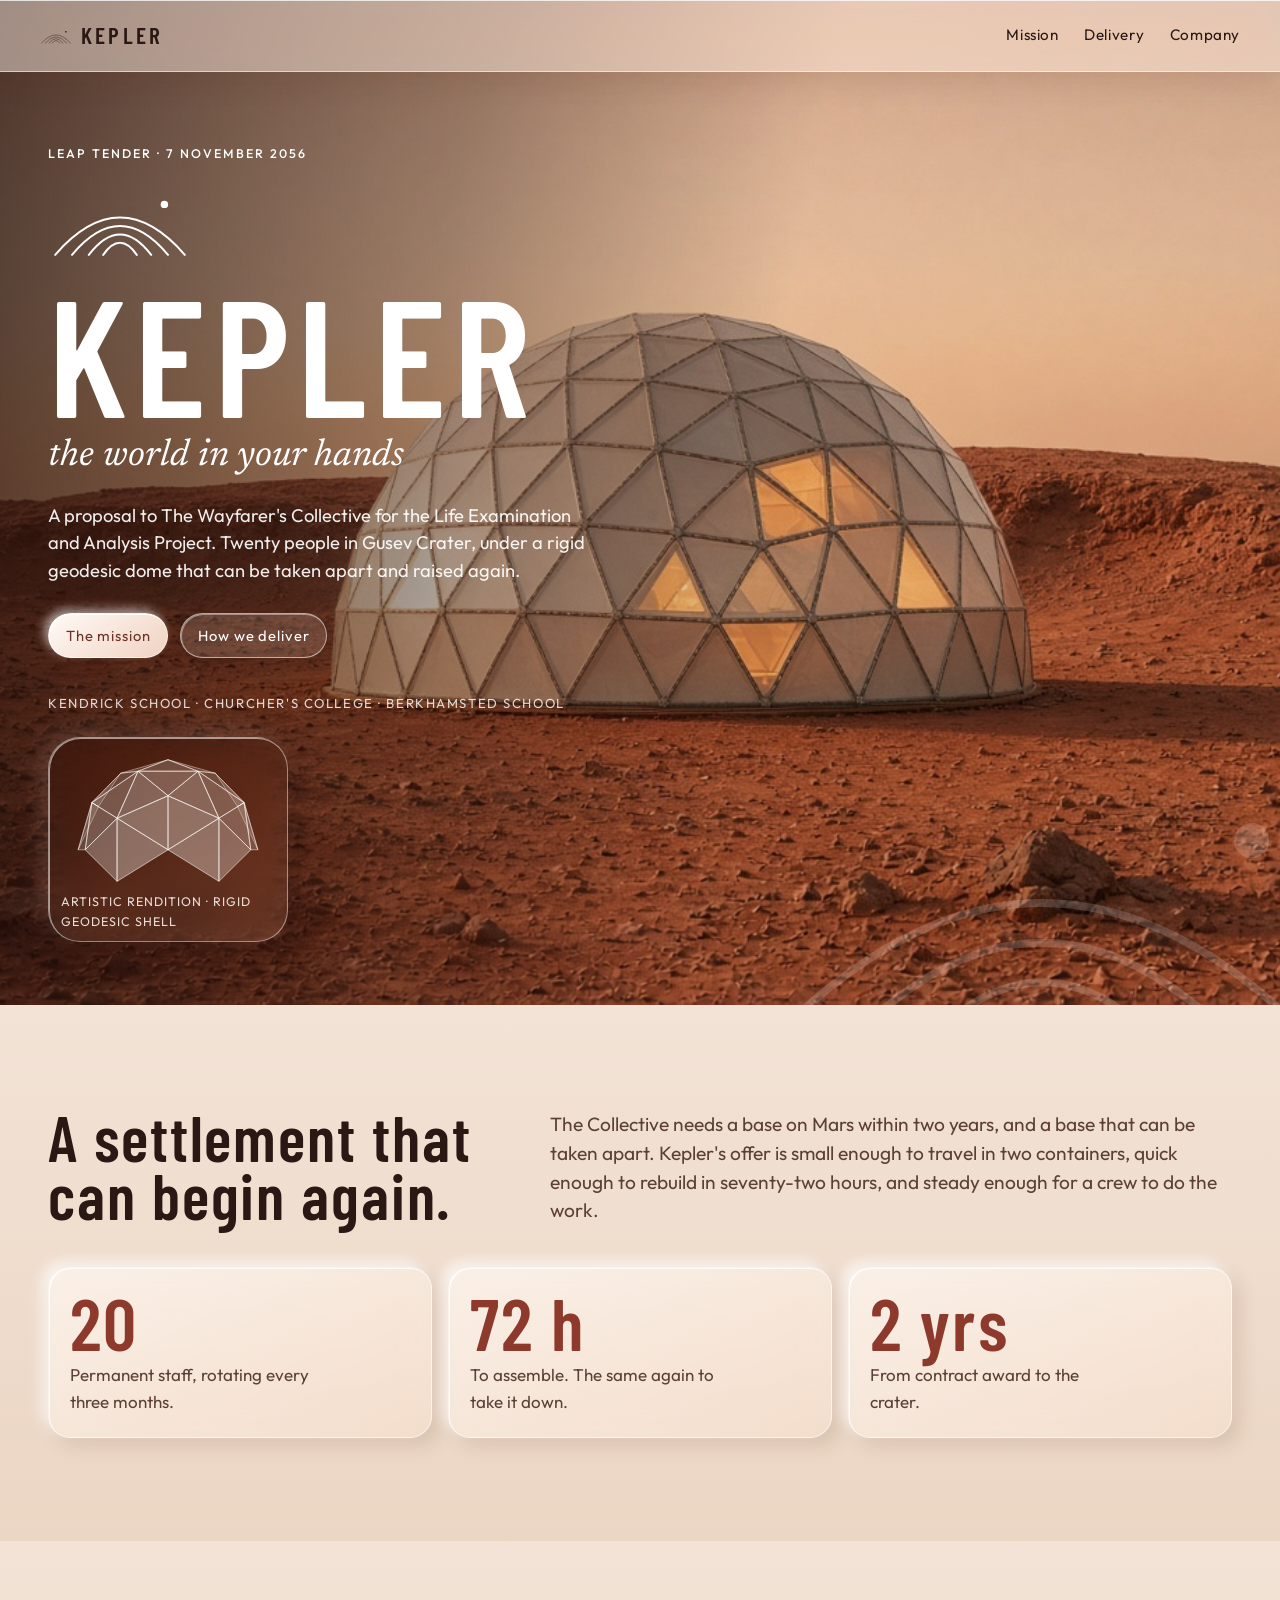
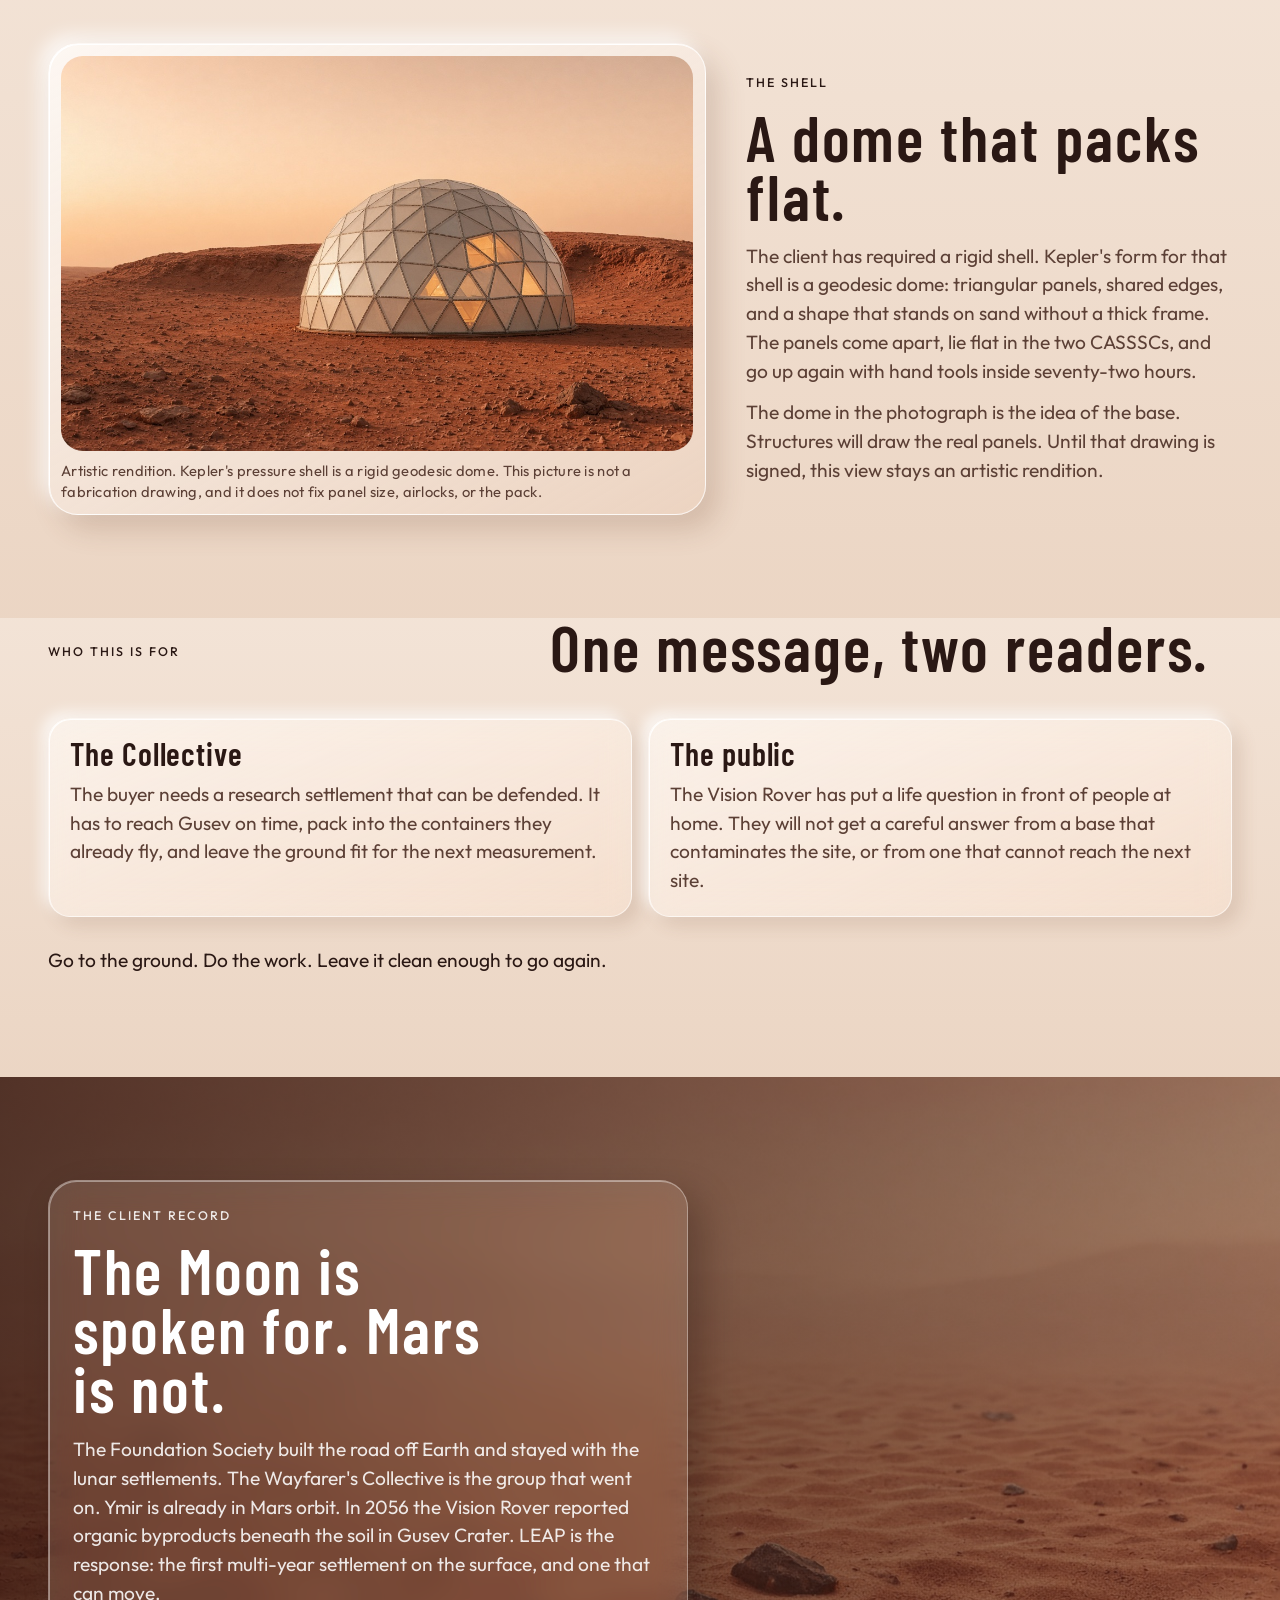
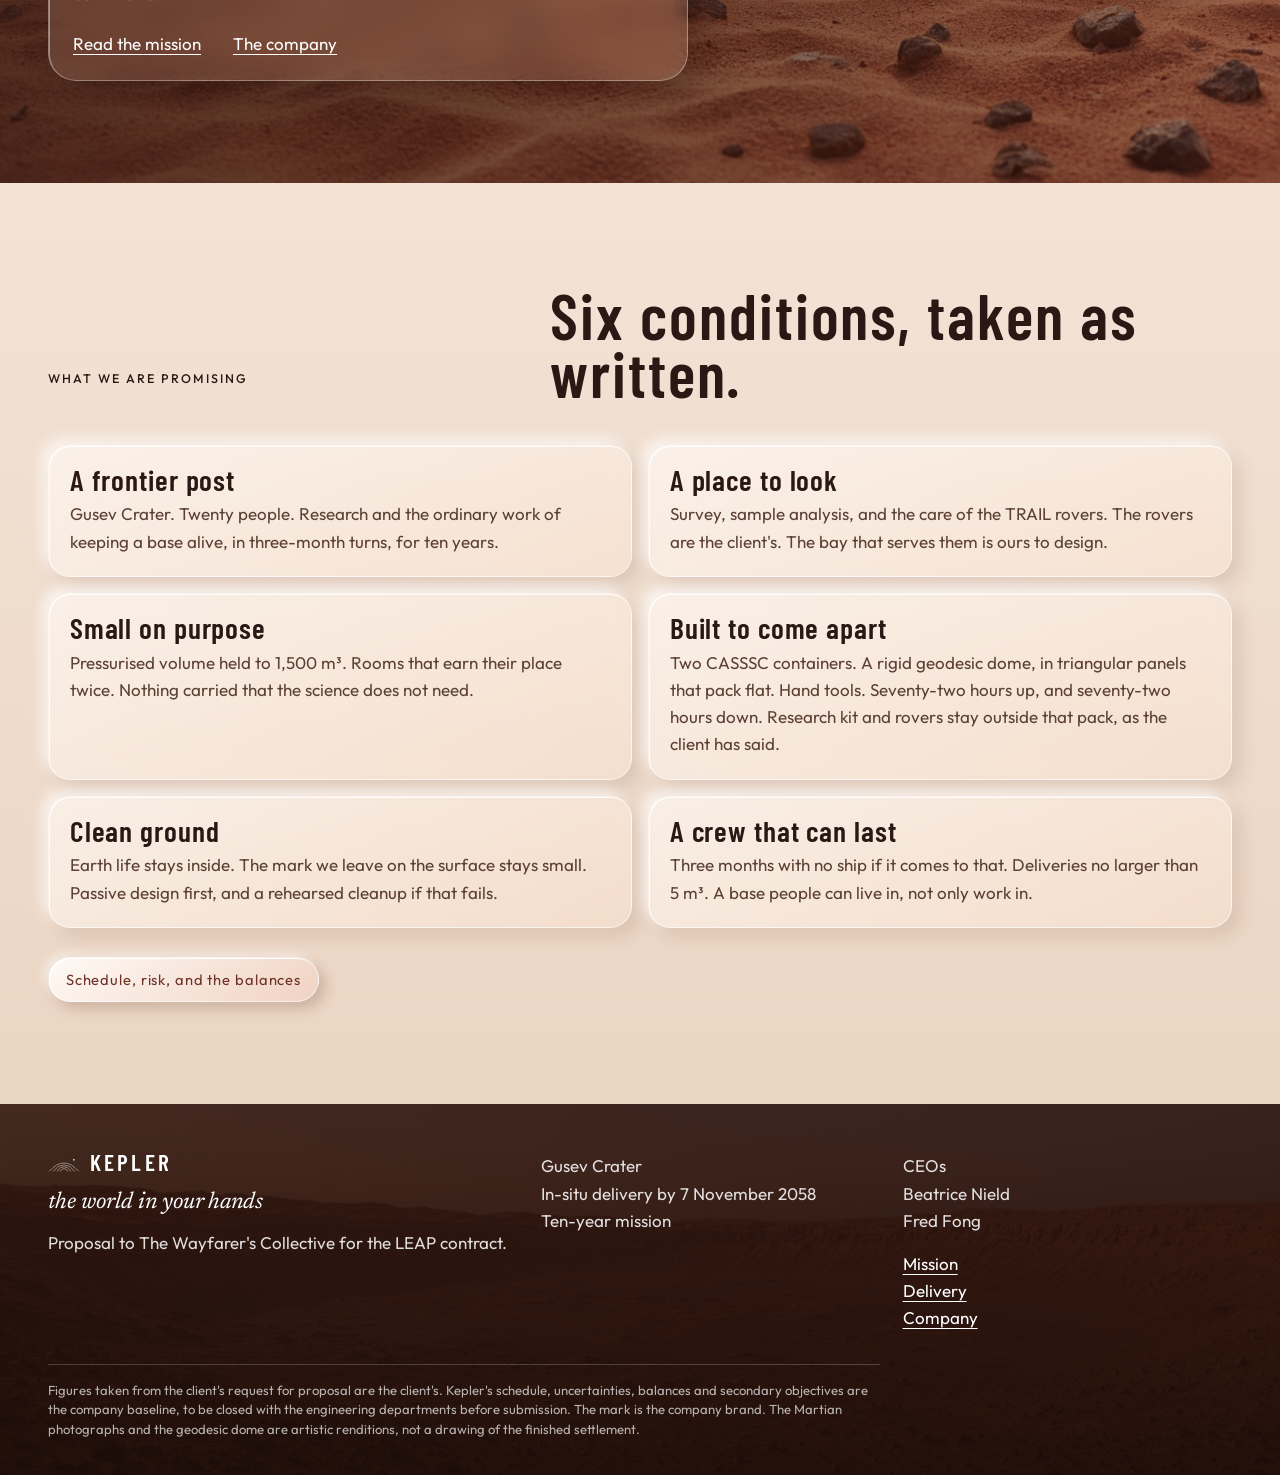
==== index.html @ 8593dd5b "Add the Kepler bid site for the LEAP tender. Gives the company an offline proposal site built around" ====
<!DOCTYPE html>
<html lang="en-GB">
<head>
  <meta charset="utf-8">
  <meta name="viewport" content="width=device-width, initial-scale=1">
  <title>KEPLER — the world in your hands</title>
  <meta name="description" content="Kepler's proposal to The Wayfarer's Collective for LEAP, a moving settlement in Gusev Crater.">
  <meta name="theme-color" content="#1a4eae">
  <link rel="icon" href="assets/favicon.svg" type="image/svg+xml">
  <link rel="stylesheet" href="css/site.css">
  <link rel="stylesheet" href="css/mars.css">
  <script>document.documentElement.classList.add("js")</script>
</head>
<body>
  <a class="skip" href="#content">Skip to content</a>
  <header class="nav">
    <a class="brand" href="index.html">
      <svg class="mark" viewBox="0 0 120 70" aria-hidden="true">
        <g fill="none" stroke="currentColor" stroke-width="1.7" stroke-linecap="round">
          <path d="M6 64 Q60 2 114 64"/>
          <path d="M20 64 Q60 16 100 64"/>
          <path d="M34 64 Q60 30 86 64"/>
          <path d="M46 64 Q60 44 74 64"/>
        </g>
        <circle cx="97" cy="22" r="3.1" fill="currentColor"/>
      </svg>
      <span class="brand-name">KEPLER</span>
    </a>
    <button class="nav-toggle" type="button" aria-expanded="false" aria-controls="menu">Menu</button>
    <nav class="menu" id="menu" aria-label="Primary">
      <a href="mission.html">Mission</a>
      <a href="delivery.html">Delivery</a>
      <a href="company.html">Company</a>
    </nav>
  </header>

  <main id="content">
    <section class="sky hero">
      <svg class="watermark" viewBox="0 0 120 70" aria-hidden="true">
        <g fill="none" stroke="currentColor" stroke-width="1.4" stroke-linecap="round">
          <path d="M6 64 Q60 2 114 64"/>
          <path d="M20 64 Q60 16 100 64"/>
          <path d="M34 64 Q60 30 86 64"/>
          <path d="M46 64 Q60 44 74 64"/>
        </g>
        <circle cx="97" cy="22" r="3.1" fill="currentColor"/>
      </svg>
      <div class="wrap hero-grid">
        <div>
          <p class="eyebrow">LEAP tender · 7 November 2056</p>
          <svg class="hero-mark" viewBox="0 0 120 70" aria-hidden="true">
            <g fill="none" stroke="currentColor" stroke-width="1.7" stroke-linecap="round">
              <path d="M6 64 Q60 2 114 64"/>
              <path d="M20 64 Q60 16 100 64"/>
              <path d="M34 64 Q60 30 86 64"/>
              <path d="M46 64 Q60 44 74 64"/>
            </g>
            <circle cx="97" cy="22" r="3.1" fill="currentColor"/>
          </svg>
          <h1>KEPLER</h1>
          <p class="tagline">the world in your hands</p>
          <p class="deck">A proposal to The Wayfarer's Collective for the Life Examination and Analysis Project. Twenty people in Gusev Crater, under a rigid geodesic dome that can be taken apart and raised again.</p>
          <div class="hero-actions">
            <a class="btn btn-white" href="mission.html">The mission</a>
            <a class="btn btn-ghost" href="delivery.html">How we deliver</a>
          </div>
          <p class="schools">Kendrick School · Churcher's College · Berkhamsted School</p>
          <figure class="glass-dome">
            <img src="assets/dome.svg" alt="Line diagram of a geodesic dome, the proposed shape of the Kepler shell.">
            <figcaption>Artistic rendition · rigid geodesic shell</figcaption>
          </figure>
        </div>
      </div>
    </section>

    <section class="section">
      <div class="wrap">
        <div class="section-head reveal">
          <h2>A settlement that can begin again.</h2>
          <p class="lede">The Collective needs a base on Mars within two years, and a base that can be taken apart. Kepler's offer is small enough to travel in two containers, quick enough to rebuild in seventy-two hours, and steady enough for a crew to do the work.</p>
        </div>
        <div class="stats reveal">
          <p class="stat"><b>20</b><span>Permanent staff, rotating every three months.</span></p>
          <p class="stat"><b>72 h</b><span>To assemble. The same again to take it down.</span></p>
          <p class="stat"><b>2 yrs</b><span>From contract award to the crater.</span></p>
        </div>
      </div>
    </section>

    <section class="section">
      <div class="wrap shell-grid">
        <figure class="frame reveal">
          <img src="assets/mars-dome.jpg" alt="A geodesic dome of triangular panels on rust-coloured Martian ground, with warm light in a few facets.">
          <figcaption>Artistic rendition. Kepler's pressure shell is a rigid geodesic dome. This picture is not a fabrication drawing, and it does not fix panel size, airlocks, or the pack.</figcaption>
        </figure>
        <div class="reveal">
          <p class="eyebrow">The shell</p>
          <h2>A dome that packs flat.</h2>
          <p class="lede" style="margin-top: 1rem">The client has required a rigid shell. Kepler's form for that shell is a geodesic dome: triangular panels, shared edges, and a shape that stands on sand without a thick frame. The panels come apart, lie flat in the two CASSSCs, and go up again with hand tools inside seventy-two hours.</p>
          <p class="lede" style="margin-top: 0.8rem">The dome in the photograph is the idea of the base. Structures will draw the real panels. Until that drawing is signed, this view stays an artistic rendition.</p>
        </div>
      </div>
    </section>

    <section class="section" style="padding-top: 0">
      <div class="wrap">
        <div class="section-head reveal">
          <p class="eyebrow">Who this is for</p>
          <h2>One message, two readers.</h2>
        </div>
        <div class="split reveal">
          <article>
            <h3>The Collective</h3>
            <p class="lede">The buyer needs a research settlement that can be defended. It has to reach Gusev on time, pack into the containers they already fly, and leave the ground fit for the next measurement.</p>
          </article>
          <article>
            <h3>The public</h3>
            <p class="lede">The Vision Rover has put a life question in front of people at home. They will not get a careful answer from a base that contaminates the site, or from one that cannot reach the next site.</p>
          </article>
        </div>
        <p class="lede reveal" style="margin-top: 1.8rem; max-width: 40rem; color: var(--ink)">Go to the ground. Do the work. Leave it clean enough to go again.</p>
      </div>
    </section>

    <section class="section band">
      <div class="wrap">
        <div class="band-copy reveal">
          <p class="eyebrow">The client record</p>
          <h2>The Moon is spoken for. Mars is not.</h2>
          <p class="lede">The Foundation Society built the road off Earth and stayed with the lunar settlements. The Wayfarer's Collective is the group that went on. Ymir is already in Mars orbit. In 2056 the Vision Rover reported organic byproducts beneath the soil in Gusev Crater. LEAP is the response: the first multi-year settlement on the surface, and one that can move.</p>
          <div class="link-row">
            <a href="mission.html">Read the mission</a>
            <a href="company.html">The company</a>
          </div>
        </div>
      </div>
    </section>

    <section class="section">
      <div class="wrap">
        <div class="section-head reveal">
          <p class="eyebrow">What we are promising</p>
          <h2>Six conditions, taken as written.</h2>
        </div>
        <div class="promises">
          <article class="promise reveal">
            <h3>A frontier post</h3>
            <p>Gusev Crater. Twenty people. Research and the ordinary work of keeping a base alive, in three-month turns, for ten years.</p>
          </article>
          <article class="promise reveal">
            <h3>A place to look</h3>
            <p>Survey, sample analysis, and the care of the TRAIL rovers. The rovers are the client's. The bay that serves them is ours to design.</p>
          </article>
          <article class="promise reveal">
            <h3>Small on purpose</h3>
            <p>Pressurised volume held to 1,500 m³. Rooms that earn their place twice. Nothing carried that the science does not need.</p>
          </article>
          <article class="promise reveal">
            <h3>Built to come apart</h3>
            <p>Two CASSSC containers. A rigid geodesic dome, in triangular panels that pack flat. Hand tools. Seventy-two hours up, and seventy-two hours down. Research kit and rovers stay outside that pack, as the client has said.</p>
          </article>
          <article class="promise reveal">
            <h3>Clean ground</h3>
            <p>Earth life stays inside. The mark we leave on the surface stays small. Passive design first, and a rehearsed cleanup if that fails.</p>
          </article>
          <article class="promise reveal">
            <h3>A crew that can last</h3>
            <p>Three months with no ship if it comes to that. Deliveries no larger than 5 m³. A base people can live in, not only work in.</p>
          </article>
        </div>
        <div class="hero-actions reveal">
          <a class="btn btn-blue" href="delivery.html">Schedule, risk, and the balances</a>
        </div>
      </div>
    </section>
  </main>

  <footer class="site-footer">
    <div class="wrap">
      <div class="footer-grid">
        <div>
          <a class="footer-brand" href="index.html">
            <svg class="mark" viewBox="0 0 120 70" aria-hidden="true">
              <g fill="none" stroke="currentColor" stroke-width="1.7" stroke-linecap="round">
                <path d="M6 64 Q60 2 114 64"/>
                <path d="M20 64 Q60 16 100 64"/>
                <path d="M34 64 Q60 30 86 64"/>
                <path d="M46 64 Q60 44 74 64"/>
              </g>
              <circle cx="97" cy="22" r="3.1" fill="currentColor"/>
            </svg>
            <span class="brand-name">KEPLER</span>
          </a>
          <p class="tagline">the world in your hands</p>
          <p>Proposal to The Wayfarer's Collective for the LEAP contract.</p>
        </div>
        <div>
          <p>Gusev Crater<br>In-situ delivery by 7 November 2058<br>Ten-year mission</p>
        </div>
        <div>
          <p>CEOs<br>Beatrice Nield<br>Fred Fong</p>
          <p style="margin-top: 1rem"><a href="mission.html">Mission</a><br><a href="delivery.html">Delivery</a><br><a href="company.html">Company</a></p>
        </div>
      </div>
      <p class="fine">Figures taken from the client's request for proposal are the client's. Kepler's schedule, uncertainties, balances and secondary objectives are the company baseline, to be closed with the engineering departments before submission. The mark is the company brand. The Martian photographs and the geodesic dome are artistic renditions, not a drawing of the finished settlement.</p>
    </div>
  </footer>
  <script src="js/site.js"></script>
</body>
</html>
---- css/site.css ----
@font-face {
  font-family: "Barlow Condensed";
  font-style: normal;
  font-weight: 500;
  font-display: swap;
  src: url("../assets/fonts/HTxwL3I-JCGChYJ8VI-L6OO_au7B4-Lwz3bWuQ.woff2") format("woff2");
}

@font-face {
  font-family: "Barlow Condensed";
  font-style: normal;
  font-weight: 600;
  font-display: swap;
  src: url("../assets/fonts/HTxwL3I-JCGChYJ8VI-L6OO_au7B4873z3bWuQ.woff2") format("woff2");
}

@font-face {
  font-family: "Newsreader";
  font-style: italic;
  font-weight: 400 500;
  font-display: swap;
  src: url("../assets/fonts/cY9XfjOCX1hbuyalUrK439vogqC9yFZCYg7oRZaLFYYzbA.woff2") format("woff2");
}

@font-face {
  font-family: "Outfit";
  font-style: normal;
  font-weight: 300 600;
  font-display: swap;
  src: url("../assets/fonts/QGYvz_MVcBeNP4NJtEtq.woff2") format("woff2");
}

:root {
  --sky-deep: #143f8f;
  --sky-brand: #1a4eae;
  --ink: #142033;
  --muted: #44566c;
  --paper: #f3f6fb;
  --paper-2: #e7eef8;
  --line: #d4deea;
  --sand: #8d6238;
  --white: #fff;
  --nav: 4.5rem;
  --wide: 74rem;
  --measure: 40rem;
  --gutter: clamp(1.25rem, 4vw, 2.5rem);
}

*,
*::before,
*::after {
  box-sizing: border-box;
}

html {
  scroll-behavior: smooth;
}

body {
  margin: 0;
  background: var(--paper);
  color: var(--ink);
  font-family: "Outfit", "Segoe UI", sans-serif;
  font-weight: 400;
  font-size: 1.0625rem;
  line-height: 1.6;
  text-rendering: optimizeLegibility;
}

body.nav-open {
  overflow: hidden;
}

img,
svg {
  display: block;
  max-width: 100%;
}

a {
  color: inherit;
  text-decoration-thickness: 1px;
  text-underline-offset: 0.22em;
}

a:hover {
  text-decoration: none;
}

:focus-visible {
  outline: 2px solid currentColor;
  outline-offset: 3px;
}

::selection {
  background: var(--sky-brand);
  color: var(--white);
}

.skip {
  position: absolute;
  left: 1rem;
  top: -4rem;
  z-index: 20;
  background: var(--white);
  color: var(--ink);
  padding: 0.6rem 0.9rem;
}

.skip:focus {
  top: 0.8rem;
}

h1,
h2,
h3,
.when,
.num,
.brand-name,
.stat b {
  font-family: "Barlow Condensed", "Arial Narrow", sans-serif;
  font-weight: 600;
  letter-spacing: 0.03em;
  line-height: 0.92;
}

h1,
h2,
h3 {
  margin: 0;
  font-weight: 600;
}

p {
  margin: 0;
}

.wrap {
  width: min(var(--wide), calc(100% - var(--gutter) * 2));
  margin-inline: auto;
}

.measure {
  max-width: var(--measure);
}

.eyebrow {
  margin: 0 0 0.9rem;
  font-size: 0.78rem;
  font-weight: 500;
  letter-spacing: 0.16em;
  text-transform: uppercase;
}

.lede {
  font-size: 1.2rem;
  line-height: 1.5;
  color: var(--muted);
}

.tagline {
  margin: 0.35rem 0 0;
  font-family: "Newsreader", Georgia, serif;
  font-style: italic;
  font-weight: 400;
  letter-spacing: 0;
  line-height: 1.15;
}

.nav {
  position: fixed;
  inset: 0 0 auto;
  z-index: 10;
  display: flex;
  align-items: center;
  justify-content: space-between;
  height: var(--nav);
  padding-inline: var(--gutter);
  color: var(--white);
  transition: background 0.2s ease, color 0.2s ease, border-color 0.2s ease;
}

.nav.is-scrolled {
  color: var(--ink);
  background: rgba(243, 246, 251, 0.94);
  border-bottom: 1px solid var(--line);
  backdrop-filter: blur(14px);
}

.brand {
  display: flex;
  align-items: center;
  gap: 0.55rem;
  text-decoration: none;
  position: relative;
  z-index: 12;
}

.brand-name {
  font-size: 1.45rem;
  letter-spacing: 0.14em;
}

.mark {
  width: 2rem;
  height: auto;
}

.menu {
  display: flex;
  align-items: center;
  gap: 1.6rem;
}

.menu a {
  text-decoration: none;
  font-size: 0.95rem;
  letter-spacing: 0.04em;
}

.menu a[aria-current="page"] {
  text-decoration: underline;
  text-underline-offset: 0.35em;
}

.nav-toggle {
  display: none;
  position: relative;
  z-index: 12;
  border: 1px solid currentColor;
  background: transparent;
  color: inherit;
  font: inherit;
  letter-spacing: 0.12em;
  text-transform: uppercase;
  font-size: 0.72rem;
  padding: 0.45rem 0.7rem;
  cursor: pointer;
}

.sky {
  position: relative;
  color: var(--white);
  background:
    radial-gradient(ellipse 42% 26% at 16% 18%, rgba(255, 255, 255, 0.34), transparent 70%),
    radial-gradient(ellipse 34% 20% at 78% 12%, rgba(255, 255, 255, 0.16), transparent 72%),
    linear-gradient(180deg, rgba(10, 32, 84, 0.42), transparent 7.5rem),
    linear-gradient(180deg, #6d9ae4 0%, #3d74d4 26%, #1e56b8 58%, #1a4eae 80%, #12367e 100%);
  overflow: hidden;
}

.sky .wrap {
  position: relative;
  z-index: 1;
}

.hero {
  min-height: 100vh;
  display: flex;
  flex-direction: column;
  justify-content: flex-end;
  padding: calc(var(--nav) + 8vh) 0 7vh;
}

.page-hero {
  min-height: 62vh;
  display: flex;
  flex-direction: column;
  justify-content: flex-end;
  padding: calc(var(--nav) + 6vh) 0 4.5rem;
}

.hero-mark {
  width: min(9rem, 28vw);
  margin-bottom: 0.8rem;
}

.hero h1,
.page-hero h1 {
  font-size: clamp(4.6rem, 16vw, 10.4rem);
  letter-spacing: 0.045em;
}

.page-hero h1 {
  font-size: clamp(3.6rem, 10vw, 7.4rem);
  max-width: 14ch;
}

.hero .tagline,
.page-hero .tagline {
  font-size: clamp(1.55rem, 3vw, 2.35rem);
  margin-top: 0.4rem;
}

.deck {
  max-width: 38rem;
  margin-top: 1.5rem;
  font-size: 1.15rem;
  line-height: 1.5;
  color: rgba(255, 255, 255, 0.92);
}

.schools {
  margin-top: 2.2rem;
  font-size: 0.82rem;
  letter-spacing: 0.12em;
  text-transform: uppercase;
  color: rgba(255, 255, 255, 0.82);
}

.hero-actions {
  display: flex;
  flex-wrap: wrap;
  gap: 0.75rem;
  margin-top: 1.8rem;
}

.btn {
  display: inline-flex;
  align-items: center;
  min-height: 2.8rem;
  padding: 0.55rem 1.05rem;
  text-decoration: none;
  letter-spacing: 0.06em;
  font-size: 0.92rem;
  border: 1px solid transparent;
}

.btn-white {
  background: var(--white);
  color: var(--sky-brand);
}

.btn-white:hover {
  background: #e7eef8;
}

.btn-ghost {
  border-color: rgba(255, 255, 255, 0.7);
  color: var(--white);
}

.btn-ghost:hover {
  background: rgba(255, 255, 255, 0.1);
}

.btn-blue {
  background: var(--sky-brand);
  color: var(--white);
}

.btn-blue:hover {
  background: var(--sky-deep);
}

.watermark {
  position: absolute;
  right: -8vw;
  bottom: -12vh;
  z-index: 0;
  width: min(58vw, 680px);
  opacity: 0.16;
  pointer-events: none;
}

.band-copy {
  max-width: 40rem;
}

.band-copy h2 {
  max-width: 16ch;
  margin-bottom: 1.1rem;
}

.section {
  padding: clamp(4rem, 8vw, 6.5rem) 0;
}

.section-head {
  display: grid;
  grid-template-columns: minmax(0, 0.8fr) minmax(0, 1.2fr);
  gap: 2rem 3rem;
  align-items: end;
  margin-bottom: 2.6rem;
}

.section h2 {
  font-size: clamp(2.6rem, 5vw, 4.4rem);
}

.split {
  display: grid;
  grid-template-columns: 1fr 1fr;
  gap: 0;
  border-top: 1px solid var(--line);
}

.split article {
  padding: 1.6rem 1.6rem 0.2rem 0;
}

.split article + article {
  padding-left: 1.6rem;
  border-left: 1px solid var(--line);
}

.split h3 {
  font-size: 2rem;
  margin-bottom: 0.7rem;
}

.stats {
  display: grid;
  grid-template-columns: repeat(3, 1fr);
  border-top: 1px solid var(--line);
  border-bottom: 1px solid var(--line);
}

.stat {
  padding: 1.4rem 1.2rem 1.5rem 0;
}

.stat + .stat {
  padding-left: 1.2rem;
  border-left: 1px solid var(--line);
}

.stat b {
  display: block;
  font-size: clamp(3rem, 6vw, 4.6rem);
  color: var(--sky-brand);
  margin-bottom: 0.35rem;
}

.stat span {
  display: block;
  color: var(--muted);
  max-width: 16rem;
}

.promises {
  display: grid;
  grid-template-columns: 1fr 1fr;
  gap: 0 3rem;
}

.promise {
  padding: 1.35rem 0 1.45rem;
  border-top: 1px solid var(--line);
}

.promise h3 {
  font-size: 1.85rem;
  margin-bottom: 0.45rem;
}

.promise p {
  color: var(--muted);
  max-width: 36rem;
}

.band {
  background: var(--sky-deep);
  color: var(--white);
}

.band .lede,
.band p {
  color: rgba(255, 255, 255, 0.88);
}

.band .section-head h2 {
  max-width: none;
}

.link-row {
  display: flex;
  flex-wrap: wrap;
  gap: 1.5rem 2rem;
  margin-top: 1.4rem;
}

.link-row a {
  color: var(--white);
}

.paper-2 {
  background: var(--paper-2);
}

.prose {
  display: grid;
  gap: 1rem;
  color: var(--muted);
  font-size: 1.08rem;
}

.prose strong {
  color: var(--ink);
  font-weight: 500;
}

.blocks {
  display: grid;
  gap: 0;
}

.block {
  display: grid;
  grid-template-columns: 9rem 1fr;
  gap: 1.5rem;
  padding: 1.5rem 0;
  border-top: 1px solid var(--line);
}

.block h3 {
  font-size: 1.7rem;
}

.block p + p {
  margin-top: 0.7rem;
}

.kicker {
  color: var(--sky-brand);
  letter-spacing: 0.14em;
  text-transform: uppercase;
  font-size: 0.75rem;
  font-weight: 500;
  padding-top: 0.35rem;
}

.specs {
  display: grid;
  grid-template-columns: 1fr 1fr;
  gap: 0 2rem;
  margin-top: 1.5rem;
}

.spec {
  display: grid;
  grid-template-columns: 9.5rem 1fr;
  gap: 0.8rem;
  padding: 0.85rem 0;
  border-top: 1px solid rgba(255, 255, 255, 0.22);
  font-size: 0.98rem;
}

.spec b {
  font-weight: 500;
}

.objectives {
  display: grid;
  grid-template-columns: 1fr 1fr;
  gap: 2rem;
}

.objective {
  padding-top: 1.2rem;
  border-top: 1px solid var(--line);
}

.objective .num {
  font-size: 2.4rem;
  color: var(--sky-brand);
}

.objective h3 {
  font-size: 2.1rem;
  margin: 0.4rem 0 0.8rem;
}

.objective p + p {
  margin-top: 0.75rem;
}

.jump {
  display: flex;
  flex-wrap: wrap;
  gap: 0.6rem 1.2rem;
  margin-top: 1.6rem;
}

.jump a {
  color: var(--white);
  letter-spacing: 0.08em;
  text-transform: uppercase;
  font-size: 0.78rem;
  text-decoration: none;
  border-bottom: 1px solid rgba(255, 255, 255, 0.45);
  padding-bottom: 0.15rem;
}

.note {
  margin-top: 1.2rem;
  max-width: 40rem;
  color: var(--sand);
  font-size: 0.98rem;
}

.timeline {
  list-style: none;
  margin: 0;
  padding: 0;
}

.timeline li {
  display: grid;
  grid-template-columns: 8.5rem 1fr;
  gap: 1.2rem;
  padding: 1.5rem 0;
  border-top: 1px solid var(--line);
}

.when {
  font-size: clamp(2.4rem, 4vw, 3.3rem);
  color: var(--sky-brand);
}

.timeline h3 {
  font-size: 2rem;
  margin-bottom: 0.45rem;
}

.timeline p {
  color: var(--muted);
  max-width: 42rem;
}

.tasks {
  display: grid;
  grid-template-columns: 1fr 1fr;
  gap: 0 2.5rem;
}

.tasks article {
  padding: 1.15rem 0;
  border-top: 1px solid var(--line);
}

.tasks h3 {
  font-size: 1.55rem;
  margin-bottom: 0.35rem;
}

.tasks p {
  color: var(--muted);
}

.risks {
  display: grid;
  gap: 0;
}

.risk {
  display: grid;
  grid-template-columns: minmax(0, 0.9fr) minmax(0, 1fr) minmax(0, 1fr);
  gap: 1rem 1.5rem;
  padding: 1.15rem 0;
  border-top: 1px solid var(--line);
}

.risk h3 {
  font-size: 1.55rem;
}

.risk p {
  margin: 0;
  color: var(--muted);
}

.risk span {
  display: block;
  margin-bottom: 0.25rem;
  color: var(--sand);
  font-size: 0.72rem;
  letter-spacing: 0.14em;
  text-transform: uppercase;
}

.balances {
  display: grid;
  gap: 2.2rem;
}

.balance {
  display: grid;
  grid-template-columns: 6rem 1fr;
  gap: 1rem 1.4rem;
  padding-top: 1.4rem;
  border-top: 1px solid var(--line);
}

.balance .num {
  font-size: 3rem;
  color: var(--sky-brand);
}

.kind {
  grid-column: 2;
  margin: 0;
  color: var(--sand);
  letter-spacing: 0.14em;
  text-transform: uppercase;
  font-size: 0.75rem;
}

.balance h3 {
  grid-column: 2;
  font-size: clamp(1.8rem, 3vw, 2.5rem);
  max-width: 22ch;
  margin-bottom: 0.7rem;
}

.balance p:last-child {
  grid-column: 2;
  max-width: 42rem;
  color: var(--muted);
}

.schools-grid {
  display: grid;
  grid-template-columns: repeat(3, 1fr);
  gap: 0;
  border-top: 1px solid var(--line);
}

.schools-grid article {
  padding: 1.4rem 1.4rem 0.4rem 0;
}

.schools-grid article + article {
  padding-left: 1.4rem;
  border-left: 1px solid var(--line);
}

.schools-grid h3 {
  font-size: 2.3rem;
  margin: 0.4rem 0 0.7rem;
}

.schools-grid p {
  color: var(--muted);
}

.people {
  display: grid;
  grid-template-columns: 1fr 1fr;
  gap: 1.5rem 2rem;
  border-top: 1px solid var(--line);
}

.people article {
  padding-top: 1.2rem;
}

.people h3 {
  font-size: 2.4rem;
  margin-bottom: 0.35rem;
}

.refs {
  list-style: none;
  margin: 0;
  padding: 0;
  color: var(--muted);
  font-size: 0.95rem;
}

.refs li {
  padding: 0.75rem 0;
  border-top: 1px solid var(--line);
}

.site-footer {
  background: var(--sky-deep);
  color: rgba(255, 255, 255, 0.86);
  padding: 3rem 0 2.2rem;
}

.footer-brand {
  display: flex;
  align-items: center;
  gap: 0.6rem;
  color: var(--white);
  text-decoration: none;
  margin-bottom: 1rem;
}

.footer-grid {
  display: grid;
  grid-template-columns: 1.4fr 1fr 1fr;
  gap: 1.5rem 2rem;
}

.site-footer .tagline {
  color: var(--white);
  font-size: 1.45rem;
  margin-bottom: 0.8rem;
}

.site-footer a {
  color: var(--white);
}

.fine {
  margin-top: 2rem;
  padding-top: 1rem;
  border-top: 1px solid rgba(255, 255, 255, 0.2);
  font-size: 0.82rem;
  line-height: 1.5;
  color: rgba(255, 255, 255, 0.68);
  max-width: 52rem;
}

.js .reveal {
  opacity: 0;
  transform: translateY(12px);
  transition: opacity 0.6s ease, transform 0.6s ease;
}

.js .reveal.is-in {
  opacity: 1;
  transform: none;
}

@media (max-width: 900px) {
  .section-head,
  .split,
  .stats,
  .promises,
  .objectives,
  .tasks,
  .risk,
  .schools-grid,
  .people,
  .footer-grid,
  .specs,
  .block,
  .balance,
  .timeline li {
    grid-template-columns: 1fr;
  }

  .split article + article,
  .stat + .stat,
  .schools-grid article + article {
    border-left: 0;
    padding-left: 0;
  }

  .kind,
  .balance h3,
  .balance p:last-child {
    grid-column: 1;
  }

  .balance {
    gap: 0.4rem;
  }
}

@media (max-width: 760px) {
  .nav-toggle {
    display: inline-flex;
  }

  .menu {
    position: fixed;
    inset: 0;
    z-index: 11;
    display: flex;
    flex-direction: column;
    justify-content: flex-end;
    gap: 0.4rem;
    padding: 2rem var(--gutter) 12vh;
    background: #12367e;
    transform: translateY(-102%);
  }

  body.nav-open .menu {
    transform: none;
  }

  .menu a {
    font-family: "Barlow Condensed", sans-serif;
    font-size: 3.2rem;
    font-weight: 600;
    letter-spacing: 0.04em;
    color: var(--white);
  }

  .hero,
  .page-hero {
    min-height: 92vh;
  }

  .stats,
  .promises,
  .objectives,
  .tasks,
  .schools-grid {
    grid-template-columns: 1fr;
  }
}

@media (prefers-reduced-motion: reduce) {
  html {
    scroll-behavior: auto;
  }

  .js .reveal,
  .menu {
    opacity: 1;
    transform: none;
    transition: none;
  }
}

@media print {
  .nav,
  .hero-actions,
  .jump,
  .watermark {
    display: none;
  }

  .sky {
    background: white;
    color: black;
    min-height: 0;
  }

  .hero,
  .page-hero {
    min-height: 0;
    padding: 1rem 0;
  }

  .deck,
  .schools,
  .stat b,
  .when,
  .num,
  .kicker {
    color: black;
  }

  body {
    background: white;
  }
}
---- css/mars.css ----
:root {
  --ink: #2a1814;
  --muted: #5c4036;
  --paper: #f3e4d8;
  --paper-2: #ead3c3;
  --line: rgba(90, 48, 32, 0.16);
  --sand: #8a4a32;
  --sky-brand: #8d3a2c;
  --sky-deep: #3a2018;
  --white: #fff;
}

body {
  color: var(--ink);
  background-color: #e7d2c2;
  background-image: linear-gradient(180deg, rgba(255, 244, 236, 0.55), rgba(232, 208, 190, 0.72)),
    url("../assets/mars-dust.jpg");
  background-size: cover;
  background-attachment: fixed;
}

.nav {
  color: #2a1814;
  background: rgba(255, 246, 240, 0.46);
  border-bottom: 1px solid rgba(255, 255, 255, 0.55);
  backdrop-filter: blur(18px) saturate(1.35);
  box-shadow:
    0 10px 28px rgba(80, 36, 18, 0.12),
    inset 0 1px 0 rgba(255, 255, 255, 0.75);
}

.nav.is-scrolled {
  color: #2a1814;
  background: rgba(255, 246, 240, 0.72);
}

.sky.hero,
.sky.page-hero {
  background:
    linear-gradient(180deg, rgba(255, 236, 220, 0.18) 0%, rgba(40, 16, 10, 0.05) 28%, rgba(32, 12, 8, 0.55) 100%),
    url("../assets/mars-plain.jpg") center 42% / cover no-repeat;
}

.sky.hero {
  background:
    linear-gradient(100deg, rgba(32, 12, 8, 0.78) 0%, rgba(32, 12, 8, 0.42) 34%, rgba(32, 12, 8, 0.08) 58%),
    url("../assets/mars-dome.jpg") 72% center / cover no-repeat;
}

.sky.hero .hero-grid {
  max-width: var(--wide);
}

.hero-grid > div {
  max-width: 34rem;
}

.glass-dome {
  margin: 1.4rem 0 0;
  max-width: 15rem;
  padding: 0.7rem 0.75rem 0.6rem;
  border-radius: 32px;
  background: linear-gradient(160deg, rgba(42, 16, 10, 0.42), rgba(255, 228, 206, 0.12));
  border: 1px solid rgba(255, 255, 255, 0.48);
  backdrop-filter: blur(18px) saturate(1.45);
  box-shadow:
    16px 18px 40px rgba(40, 12, 8, 0.32),
    -8px -8px 22px rgba(255, 214, 186, 0.16),
    inset 1px 1px 0 rgba(255, 255, 255, 0.55);
}

.glass-dome img {
  width: 100%;
  height: auto;
}

.glass-dome figcaption,
.frame figcaption {
  margin-top: 0.55rem;
  font-size: 0.78rem;
  letter-spacing: 0.08em;
  text-transform: uppercase;
}

.glass-dome figcaption {
  color: rgba(255, 248, 242, 0.88);
}

.section {
  background: linear-gradient(180deg, rgba(246, 232, 220, 0.78), rgba(236, 214, 196, 0.84));
}

.paper-2 {
  background: linear-gradient(180deg, rgba(255, 248, 242, 0.42), rgba(226, 196, 176, 0.72));
}

.band {
  background:
    linear-gradient(90deg, rgba(42, 18, 12, 0.78), rgba(42, 18, 12, 0.42)),
    url("../assets/mars-dust.jpg") center / cover no-repeat;
}

.band-copy {
  padding: 1.6rem 1.5rem 1.4rem;
  border-radius: 28px;
  background: rgba(255, 248, 242, 0.12);
  border: 1px solid rgba(255, 255, 255, 0.34);
  backdrop-filter: blur(16px) saturate(1.3);
  box-shadow:
    14px 16px 36px rgba(30, 10, 6, 0.28),
    inset 1px 1px 0 rgba(255, 255, 255, 0.4);
}

.stats,
.promises,
.split,
.tasks,
.objectives,
.schools-grid,
.people,
.specs {
  gap: 1rem;
  border: 0;
}

.stat,
.stat + .stat,
.promise,
.split article,
.split article + article,
.tasks article,
.objective,
.schools-grid article,
.schools-grid article + article,
.people article,
.block,
.timeline li,
.risk,
.balance,
.refs li {
  border: 1px solid rgba(255, 255, 255, 0.55);
  border-radius: 22px;
  background: linear-gradient(155deg, rgba(255, 252, 249, 0.62), rgba(255, 236, 224, 0.28));
  backdrop-filter: blur(14px) saturate(1.2);
  box-shadow:
    8px 8px 18px rgba(120, 72, 48, 0.16),
    -6px -6px 14px rgba(255, 255, 255, 0.72),
    inset 1px 1px 0 rgba(255, 255, 255, 0.85);
}

.stat,
.promise,
.split article,
.tasks article,
.objective,
.schools-grid article,
.people article {
  padding: 1.25rem 1.3rem 1.35rem;
}

.stat + .stat,
.split article + article,
.schools-grid article + article {
  padding-left: 1.3rem;
  border-left: 1px solid rgba(255, 255, 255, 0.55);
}

.timeline li,
.risk,
.balance,
.block,
.refs li {
  padding: 1.15rem 1.2rem;
  margin-bottom: 0.85rem;
}

.specs .spec {
  border: 0;
  border-radius: 16px;
  background: rgba(255, 248, 242, 0.12);
  padding: 0.85rem 0.9rem;
  box-shadow: inset 1px 1px 0 rgba(255, 255, 255, 0.28);
}

.btn {
  border-radius: 999px;
  border: 1px solid rgba(255, 255, 255, 0.55);
}

.btn-white,
.btn-blue {
  background: linear-gradient(145deg, #fffaf6, #f0d2c2);
  color: #6e3226;
  box-shadow:
    6px 6px 14px rgba(80, 36, 18, 0.22),
    -4px -4px 10px rgba(255, 255, 255, 0.55),
    inset 1px 1px 0 #fff;
}

.btn-white:hover,
.btn-blue:hover {
  background: linear-gradient(145deg, #fff, #e7c3b0);
}

.btn-ghost {
  background: rgba(255, 248, 242, 0.12);
  color: #fff;
  box-shadow:
    6px 6px 16px rgba(30, 8, 4, 0.28),
    inset 1px 1px 0 rgba(255, 255, 255, 0.4);
}

.shell-grid {
  display: grid;
  grid-template-columns: minmax(0, 1.15fr) minmax(0, 0.85fr);
  gap: 2rem 2.5rem;
  align-items: center;
}

.frame {
  margin: 0;
  padding: 0.75rem;
  border-radius: 30px;
  background: linear-gradient(150deg, rgba(255, 252, 249, 0.82), rgba(236, 208, 188, 0.5));
  border: 1px solid rgba(255, 255, 255, 0.7);
  box-shadow:
    12px 14px 28px rgba(110, 64, 40, 0.2),
    -8px -8px 18px rgba(255, 255, 255, 0.75),
    inset 1px 1px 0 #fff;
}

.frame img {
  width: 100%;
  height: auto;
  aspect-ratio: 16 / 10;
  object-fit: cover;
  border-radius: 22px;
}

.frame figcaption {
  color: #5c4036;
  letter-spacing: 0.02em;
  text-transform: none;
  font-size: 0.92rem;
  line-height: 1.45;
}

.dome-inline {
  width: min(100%, 16rem);
  margin-top: 1.2rem;
  padding: 0.6rem 0.8rem 0.4rem;
  border-radius: 24px;
  background: linear-gradient(160deg, rgba(255, 252, 249, 0.7), rgba(232, 196, 176, 0.35));
  box-shadow:
    8px 8px 16px rgba(120, 72, 48, 0.16),
    -5px -5px 12px rgba(255, 255, 255, 0.8),
    inset 1px 1px 0 #fff;
}

.dome-inline img {
  width: 100%;
  height: auto;
  filter: invert(22%) sepia(18%) saturate(1200%) hue-rotate(330deg);
}

.site-footer {
  background:
    linear-gradient(180deg, rgba(42, 18, 12, 0.88), rgba(28, 12, 8, 0.94)),
    url("../assets/mars-plain.jpg") center / cover;
}

@media (max-width: 900px) {
  .hero-grid,
  .shell-grid {
    grid-template-columns: 1fr;
  }
}

@media (max-width: 760px) {
  .menu {
    background: rgba(42, 18, 12, 0.9);
    backdrop-filter: blur(18px) saturate(1.2);
  }
}

@media print {
  .sky.hero,
  .sky.page-hero,
  .band,
  body {
    background: white;
  }
}
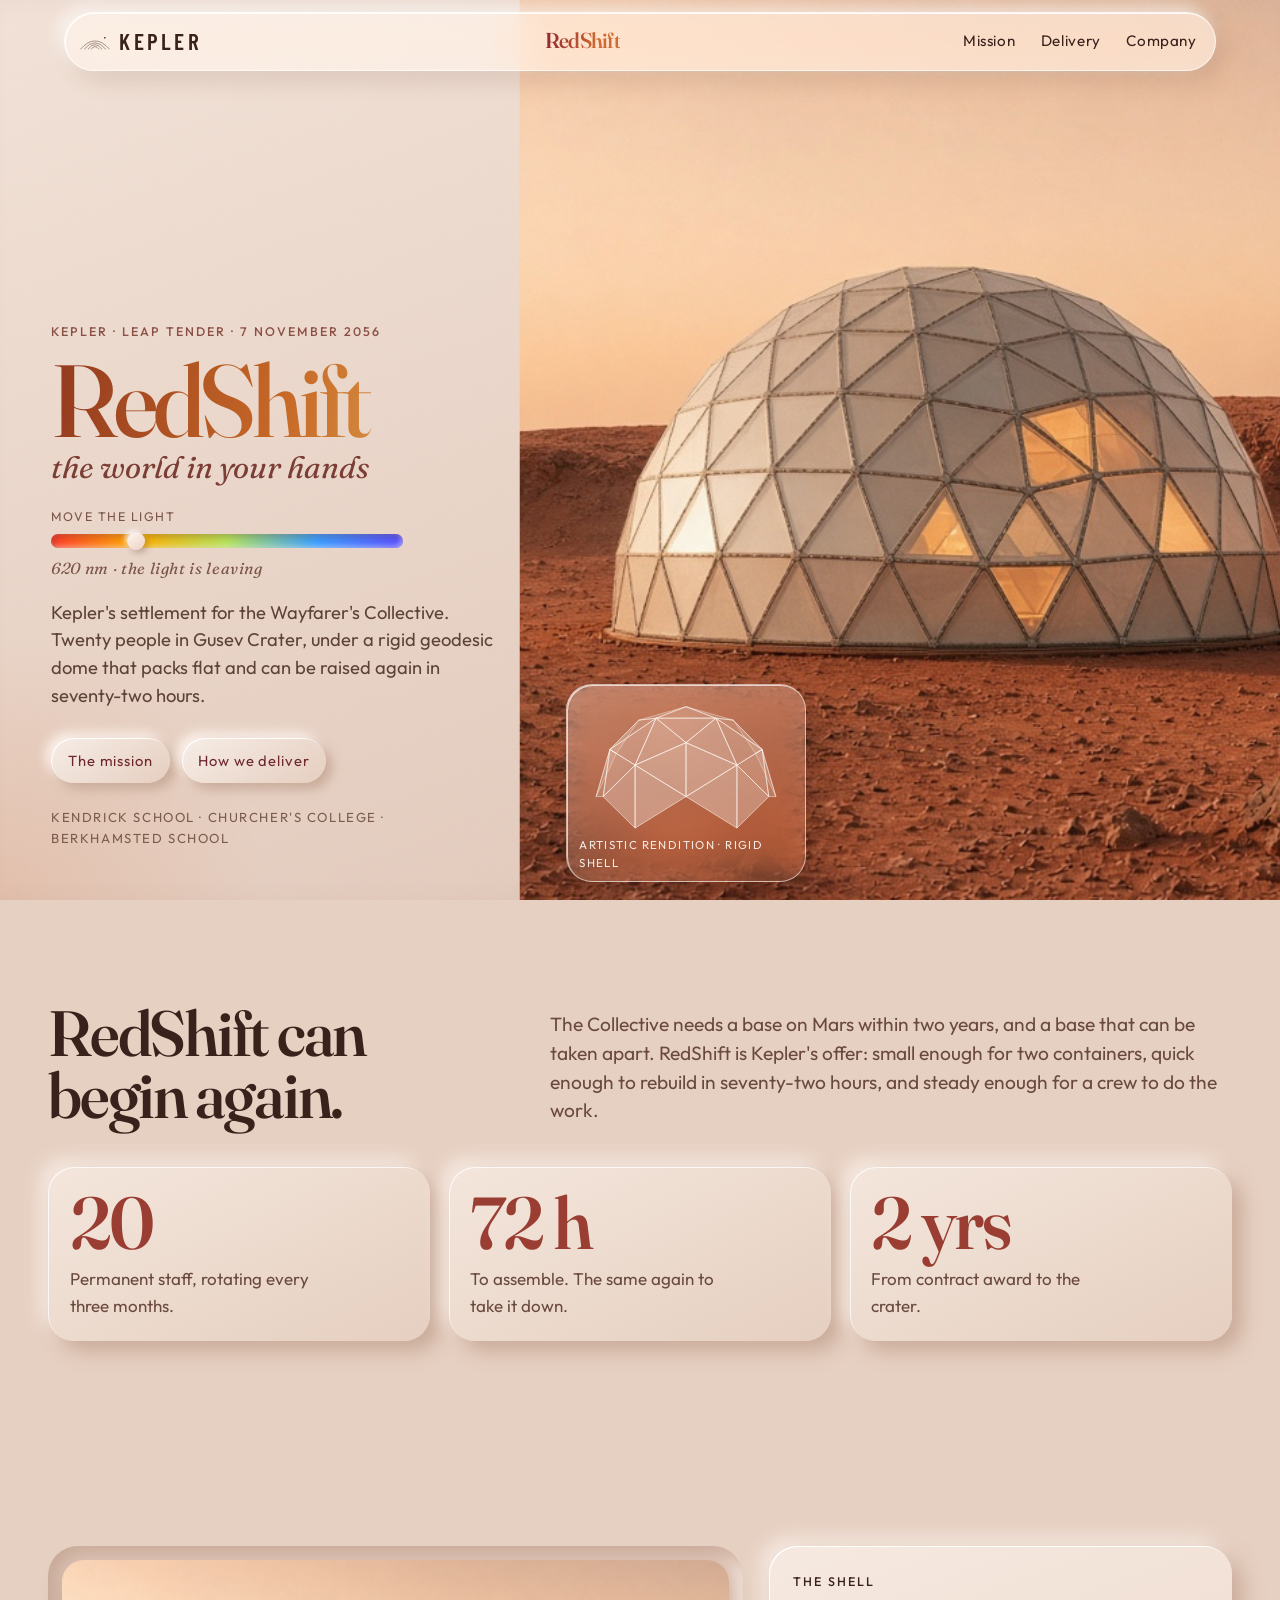
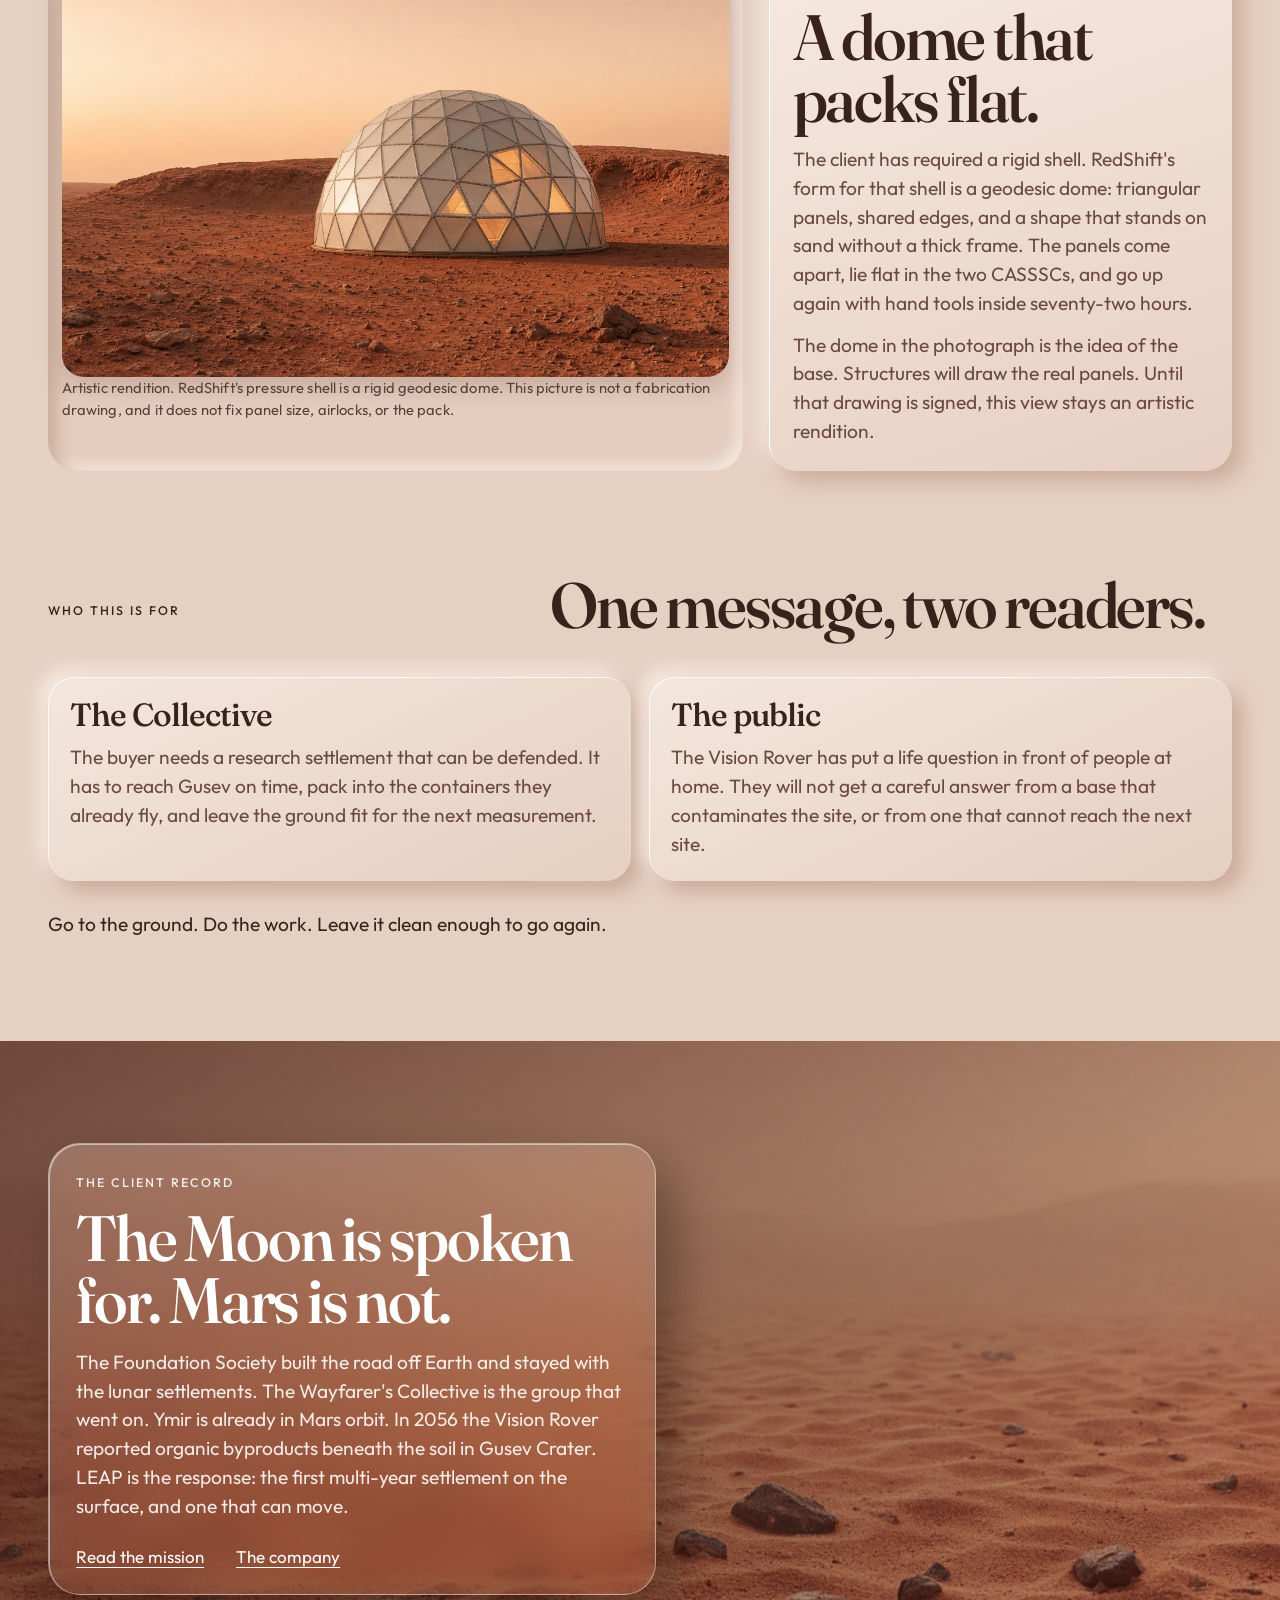
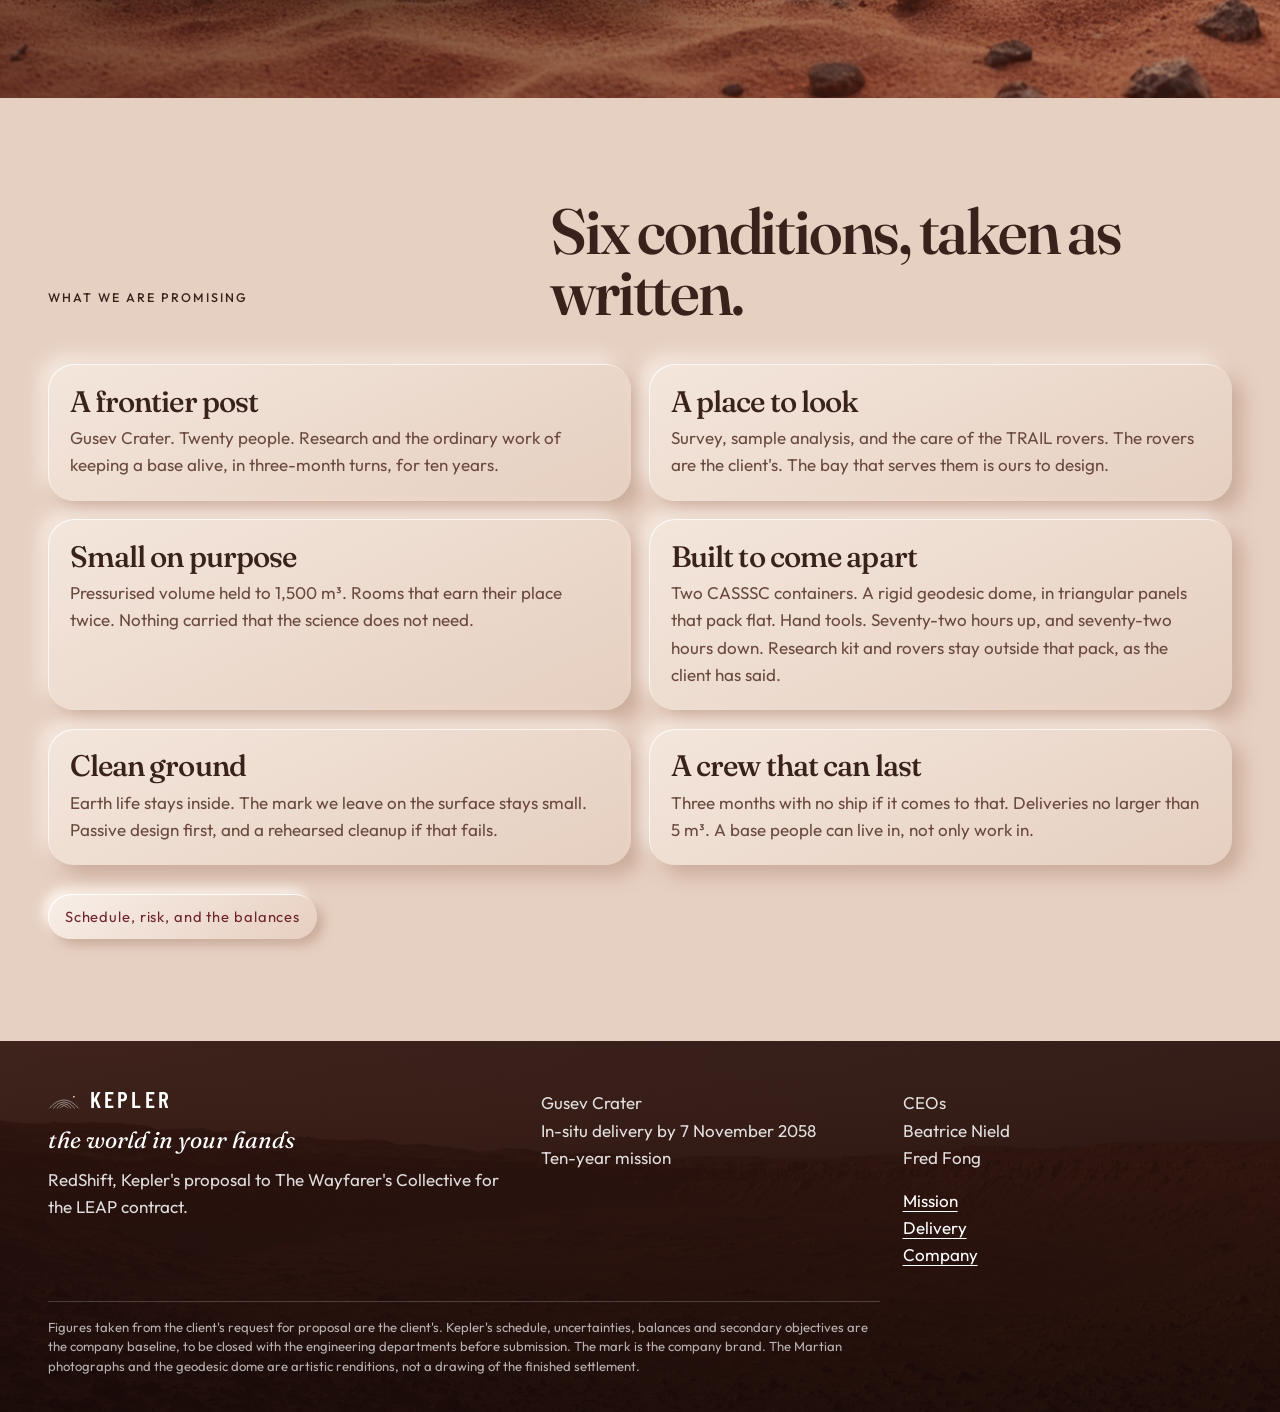
==== commit 96c502c2: "Name the settlement RedShift and let the page answer the light. The wordmark, the spectrum, and the " ====
--- a/index.html
+++ b/index.html
@@ -3,9 +3,9 @@
 <head>
   <meta charset="utf-8">
   <meta name="viewport" content="width=device-width, initial-scale=1">
-  <title>KEPLER — the world in your hands</title>
-  <meta name="description" content="Kepler's proposal to The Wayfarer's Collective for LEAP, a moving settlement in Gusev Crater.">
-  <meta name="theme-color" content="#1a4eae">
+  <title>RedShift — Kepler</title>
+  <meta name="description" content="RedShift is Kepler's proposal to The Wayfarer's Collective for LEAP, a geodesic settlement in Gusev Crater.">
+  <meta name="theme-color" content="#8f2430">
   <link rel="icon" href="assets/favicon.svg" type="image/svg+xml">
   <link rel="stylesheet" href="css/site.css">
   <link rel="stylesheet" href="css/mars.css">
@@ -26,6 +26,7 @@
       </svg>
       <span class="brand-name">KEPLER</span>
     </a>
+    <span class="project-name">RedShift</span>
     <button class="nav-toggle" type="button" aria-expanded="false" aria-controls="menu">Menu</button>
     <nav class="menu" id="menu" aria-label="Primary">
       <a href="mission.html">Mission</a>
@@ -36,38 +37,30 @@
 
   <main id="content">
     <section class="sky hero">
-      <svg class="watermark" viewBox="0 0 120 70" aria-hidden="true">
-        <g fill="none" stroke="currentColor" stroke-width="1.4" stroke-linecap="round">
-          <path d="M6 64 Q60 2 114 64"/>
-          <path d="M20 64 Q60 16 100 64"/>
-          <path d="M34 64 Q60 30 86 64"/>
-          <path d="M46 64 Q60 44 74 64"/>
-        </g>
-        <circle cx="97" cy="22" r="3.1" fill="currentColor"/>
-      </svg>
-      <div class="wrap hero-grid">
-        <div>
-          <p class="eyebrow">LEAP tender · 7 November 2056</p>
-          <svg class="hero-mark" viewBox="0 0 120 70" aria-hidden="true">
-            <g fill="none" stroke="currentColor" stroke-width="1.7" stroke-linecap="round">
-              <path d="M6 64 Q60 2 114 64"/>
-              <path d="M20 64 Q60 16 100 64"/>
-              <path d="M34 64 Q60 30 86 64"/>
-              <path d="M46 64 Q60 44 74 64"/>
-            </g>
-            <circle cx="97" cy="22" r="3.1" fill="currentColor"/>
-          </svg>
-          <h1>KEPLER</h1>
+      <div class="hero-stage">
+        <div class="hero-panel">
+          <p class="eyebrow">Kepler · LEAP tender · 7 November 2056</p>
+          <h1>RedShift</h1>
           <p class="tagline">the world in your hands</p>
-          <p class="deck">A proposal to The Wayfarer's Collective for the Life Examination and Analysis Project. Twenty people in Gusev Crater, under a rigid geodesic dome that can be taken apart and raised again.</p>
+          <div class="spectrum">
+            <p class="spectrum-label" id="spectrum-label">Move the light</p>
+            <div class="spectrum-bar" id="spectrum" tabindex="0" role="slider" aria-valuemin="430" aria-valuemax="680" aria-valuenow="620" aria-labelledby="spectrum-label">
+              <span class="spectrum-thumb" id="spectrum-thumb"></span>
+            </div>
+            <p class="spectrum-read" id="spectrum-read" aria-live="polite">620 nm · the light is leaving</p>
+          </div>
+          <p class="deck">Kepler's settlement for the Wayfarer's Collective. Twenty people in Gusev Crater, under a rigid geodesic dome that packs flat and can be raised again in seventy-two hours.</p>
           <div class="hero-actions">
             <a class="btn btn-white" href="mission.html">The mission</a>
             <a class="btn btn-ghost" href="delivery.html">How we deliver</a>
           </div>
           <p class="schools">Kendrick School · Churcher's College · Berkhamsted School</p>
+        </div>
+        <div class="hero-photo">
+          <img src="assets/mars-dome.jpg" alt="Artistic view of the RedShift geodesic dome on Martian ground at dusk.">
           <figure class="glass-dome">
-            <img src="assets/dome.svg" alt="Line diagram of a geodesic dome, the proposed shape of the Kepler shell.">
-            <figcaption>Artistic rendition · rigid geodesic shell</figcaption>
+            <img src="assets/dome.svg" alt="Line diagram of the geodesic dome proposed for RedShift.">
+            <figcaption>Artistic rendition · rigid shell</figcaption>
           </figure>
         </div>
       </div>
@@ -76,8 +69,8 @@
     <section class="section">
       <div class="wrap">
         <div class="section-head reveal">
-          <h2>A settlement that can begin again.</h2>
-          <p class="lede">The Collective needs a base on Mars within two years, and a base that can be taken apart. Kepler's offer is small enough to travel in two containers, quick enough to rebuild in seventy-two hours, and steady enough for a crew to do the work.</p>
+          <h2>RedShift can begin again.</h2>
+          <p class="lede">The Collective needs a base on Mars within two years, and a base that can be taken apart. RedShift is Kepler's offer: small enough for two containers, quick enough to rebuild in seventy-two hours, and steady enough for a crew to do the work.</p>
         </div>
         <div class="stats reveal">
           <p class="stat"><b>20</b><span>Permanent staff, rotating every three months.</span></p>
@@ -91,12 +84,12 @@
       <div class="wrap shell-grid">
         <figure class="frame reveal">
           <img src="assets/mars-dome.jpg" alt="A geodesic dome of triangular panels on rust-coloured Martian ground, with warm light in a few facets.">
-          <figcaption>Artistic rendition. Kepler's pressure shell is a rigid geodesic dome. This picture is not a fabrication drawing, and it does not fix panel size, airlocks, or the pack.</figcaption>
+          <figcaption>Artistic rendition. RedShift's pressure shell is a rigid geodesic dome. This picture is not a fabrication drawing, and it does not fix panel size, airlocks, or the pack.</figcaption>
         </figure>
         <div class="reveal">
           <p class="eyebrow">The shell</p>
           <h2>A dome that packs flat.</h2>
-          <p class="lede" style="margin-top: 1rem">The client has required a rigid shell. Kepler's form for that shell is a geodesic dome: triangular panels, shared edges, and a shape that stands on sand without a thick frame. The panels come apart, lie flat in the two CASSSCs, and go up again with hand tools inside seventy-two hours.</p>
+          <p class="lede" style="margin-top: 1rem">The client has required a rigid shell. RedShift's form for that shell is a geodesic dome: triangular panels, shared edges, and a shape that stands on sand without a thick frame. The panels come apart, lie flat in the two CASSSCs, and go up again with hand tools inside seventy-two hours.</p>
           <p class="lede" style="margin-top: 0.8rem">The dome in the photograph is the idea of the base. Structures will draw the real panels. Until that drawing is signed, this view stays an artistic rendition.</p>
         </div>
       </div>
@@ -192,7 +185,7 @@
             <span class="brand-name">KEPLER</span>
           </a>
           <p class="tagline">the world in your hands</p>
-          <p>Proposal to The Wayfarer's Collective for the LEAP contract.</p>
+          <p>RedShift, Kepler's proposal to The Wayfarer's Collective for the LEAP contract.</p>
         </div>
         <div>
           <p>Gusev Crater<br>In-situ delivery by 7 November 2058<br>Ten-year mission</p>
--- a/css/mars.css
+++ b/css/mars.css
@@ -1,114 +1,212 @@
 :root {
-  --ink: #2a1814;
-  --muted: #5c4036;
-  --paper: #f3e4d8;
-  --paper-2: #ead3c3;
-  --line: rgba(90, 48, 32, 0.16);
-  --sand: #8a4a32;
-  --sky-brand: #8d3a2c;
-  --sky-deep: #3a2018;
+  --ink: #3a221c;
+  --muted: #6a4a3e;
+  --paper: #e6d0c2;
+  --paper-2: #dcc3b2;
+  --line: transparent;
+  --sand: #9a3d32;
+  --sky-brand: #9a3d32;
+  --sky-deep: #6e242c;
+  --clay: #e6d0c2;
+  --clay-hi: #f7ebe3;
+  --clay-lo: #c9aa98;
   --white: #fff;
+  --nav: 5.4rem;
 }
 
 body {
   color: var(--ink);
-  background-color: #e7d2c2;
-  background-image: linear-gradient(180deg, rgba(255, 244, 236, 0.55), rgba(232, 208, 190, 0.72)),
-    url("../assets/mars-dust.jpg");
-  background-size: cover;
-  background-attachment: fixed;
+  background: var(--clay);
 }
 
 .nav {
-  color: #2a1814;
-  background: rgba(255, 246, 240, 0.46);
-  border-bottom: 1px solid rgba(255, 255, 255, 0.55);
-  backdrop-filter: blur(18px) saturate(1.35);
-  box-shadow:
-    0 10px 28px rgba(80, 36, 18, 0.12),
-    inset 0 1px 0 rgba(255, 255, 255, 0.75);
+  top: 0.75rem;
+  left: 0;
+  right: 0;
+  width: min(72rem, calc(100% - 1.4rem));
+  height: 3.7rem;
+  margin-inline: auto;
+  padding-inline: 0.85rem 1.15rem;
+  color: var(--ink);
+  border: 1px solid rgba(255, 255, 255, 0.72);
+  border-radius: 999px;
+  background: rgba(255, 248, 242, 0.58);
+  backdrop-filter: blur(22px) saturate(1.5);
+  box-shadow:
+    8px 10px 22px rgba(120, 72, 48, 0.16),
+    -6px -6px 16px rgba(255, 255, 255, 0.65),
+    inset 1px 1px 0 rgba(255, 255, 255, 0.9);
 }
 
 .nav.is-scrolled {
-  color: #2a1814;
-  background: rgba(255, 246, 240, 0.72);
-}
-
-.sky.hero,
+  color: var(--ink);
+  background: rgba(255, 248, 242, 0.78);
+}
+
+.project-name {
+  font-family: "Barlow Condensed", "Arial Narrow", sans-serif;
+  font-size: 1.35rem;
+  font-weight: 600;
+  letter-spacing: 0.08em;
+  background: linear-gradient(100deg, #8f2430, #d06a32 70%);
+  -webkit-background-clip: text;
+  background-clip: text;
+  color: transparent;
+}
+
+.sky.hero {
+  display: block;
+  min-height: 100vh;
+  padding: 0;
+  color: var(--ink);
+  background: var(--clay);
+  overflow: hidden;
+}
+
+.hero-stage {
+  display: grid;
+  grid-template-columns: minmax(22rem, 0.9fr) 1.2fr;
+  min-height: 100vh;
+}
+
+.hero-panel {
+  display: flex;
+  flex-direction: column;
+  justify-content: flex-end;
+  padding: calc(var(--nav) + 1.5rem) clamp(1.4rem, 4vw, 3.2rem) 3.2rem;
+  background:
+    radial-gradient(ellipse 80% 50% at 0% 100%, rgba(214, 120, 72, 0.18), transparent 60%),
+    linear-gradient(160deg, #f3e3d8, #e4ccbe);
+  box-shadow: inset -12px 0 24px rgba(120, 72, 48, 0.06);
+}
+
+.hero-panel h1 {
+  font-size: clamp(4.6rem, 8vw, 8rem);
+  font-weight: var(--word-weight, 560);
+  font-variation-settings: "opsz" 144, "SOFT" 40, "WONK" 1;
+  letter-spacing: -0.045em;
+  line-height: 0.86;
+  background: linear-gradient(
+    102deg,
+    hsl(calc(6 + var(--shift, 0.2) * 32), 68%, 34%) 0%,
+    hsl(calc(16 + var(--shift, 0.2) * 36), 70%, 46%) 52%,
+    hsl(calc(32 + var(--shift, 0.2) * 28), 72%, 62%) 100%
+  );
+  -webkit-background-clip: text;
+  background-clip: text;
+  color: transparent;
+}
+
+.hero-panel .tagline {
+  color: #7a3b32;
+  font-size: clamp(1.45rem, 2.4vw, 2.05rem);
+}
+
+.hero-panel .deck {
+  max-width: 34rem;
+  margin-top: 1.1rem;
+  color: #5c4036;
+}
+
+.hero-panel .schools {
+  margin-top: 1.5rem;
+  color: #7a5a4c;
+}
+
+.hero-panel .eyebrow {
+  color: #8a4e42;
+}
+
+.hero-photo {
+  position: relative;
+  min-height: 100vh;
+  background: #c47a58;
+}
+
+.hero-photo > img {
+  position: absolute;
+  inset: 0;
+  width: 100%;
+  height: 100%;
+  object-fit: cover;
+  object-position: 62% center;
+}
+
+.glass-dome {
+  position: absolute;
+  left: 1.1rem;
+  bottom: 1.1rem;
+  z-index: 1;
+  width: min(15rem, 42%);
+  margin: 0;
+  padding: 0.7rem 0.75rem 0.55rem;
+  border-radius: 26px;
+  background: linear-gradient(160deg, rgba(255, 250, 246, 0.34), rgba(255, 228, 210, 0.1));
+  border: 1px solid rgba(255, 255, 255, 0.55);
+  backdrop-filter: blur(18px) saturate(1.45);
+  box-shadow:
+    12px 16px 32px rgba(40, 12, 8, 0.28),
+    inset 1px 1px 0 rgba(255, 255, 255, 0.7);
+}
+
+.glass-dome img,
+.glass-dome svg {
+  width: 100%;
+  height: auto;
+}
+
+.glass-dome figcaption {
+  margin-top: 0.35rem;
+  color: rgba(255, 248, 242, 0.92);
+  font-size: 0.72rem;
+  letter-spacing: 0.12em;
+  text-transform: uppercase;
+}
+
 .sky.page-hero {
   background:
-    linear-gradient(180deg, rgba(255, 236, 220, 0.18) 0%, rgba(40, 16, 10, 0.05) 28%, rgba(32, 12, 8, 0.55) 100%),
-    url("../assets/mars-plain.jpg") center 42% / cover no-repeat;
-}
-
-.sky.hero {
-  background:
-    linear-gradient(100deg, rgba(32, 12, 8, 0.78) 0%, rgba(32, 12, 8, 0.42) 34%, rgba(32, 12, 8, 0.08) 58%),
-    url("../assets/mars-dome.jpg") 72% center / cover no-repeat;
-}
-
-.sky.hero .hero-grid {
-  max-width: var(--wide);
-}
-
-.hero-grid > div {
-  max-width: 34rem;
-}
-
-.glass-dome {
-  margin: 1.4rem 0 0;
-  max-width: 15rem;
-  padding: 0.7rem 0.75rem 0.6rem;
-  border-radius: 32px;
-  background: linear-gradient(160deg, rgba(42, 16, 10, 0.42), rgba(255, 228, 206, 0.12));
+    linear-gradient(180deg, rgba(36, 14, 10, 0.25), rgba(36, 14, 10, 0.45)),
+    url("../assets/mars-plain.jpg") center 40% / cover no-repeat;
+}
+
+.page-hero .wrap {
+  max-width: 44rem;
+  margin-left: max(var(--gutter), calc((100% - var(--wide)) / 2));
+  margin-right: auto;
+  padding: 1.5rem 1.6rem 1.25rem;
+  border-radius: 30px;
+  background: linear-gradient(160deg, rgba(255, 250, 246, 0.28), rgba(255, 230, 214, 0.1));
   border: 1px solid rgba(255, 255, 255, 0.48);
-  backdrop-filter: blur(18px) saturate(1.45);
-  box-shadow:
-    16px 18px 40px rgba(40, 12, 8, 0.32),
-    -8px -8px 22px rgba(255, 214, 186, 0.16),
+  backdrop-filter: blur(20px) saturate(1.4);
+  box-shadow:
+    16px 20px 40px rgba(30, 10, 6, 0.28),
     inset 1px 1px 0 rgba(255, 255, 255, 0.55);
 }
 
-.glass-dome img {
-  width: 100%;
-  height: auto;
-}
-
-.glass-dome figcaption,
-.frame figcaption {
-  margin-top: 0.55rem;
-  font-size: 0.78rem;
-  letter-spacing: 0.08em;
-  text-transform: uppercase;
-}
-
-.glass-dome figcaption {
-  color: rgba(255, 248, 242, 0.88);
-}
-
 .section {
-  background: linear-gradient(180deg, rgba(246, 232, 220, 0.78), rgba(236, 214, 196, 0.84));
+  background: transparent;
 }
 
 .paper-2 {
-  background: linear-gradient(180deg, rgba(255, 248, 242, 0.42), rgba(226, 196, 176, 0.72));
+  background: linear-gradient(180deg, #dcc4b3, #e8d3c4);
 }
 
 .band {
   background:
-    linear-gradient(90deg, rgba(42, 18, 12, 0.78), rgba(42, 18, 12, 0.42)),
+    linear-gradient(100deg, rgba(42, 16, 12, 0.62), rgba(42, 16, 12, 0.28)),
     url("../assets/mars-dust.jpg") center / cover no-repeat;
 }
 
 .band-copy {
-  padding: 1.6rem 1.5rem 1.4rem;
-  border-radius: 28px;
-  background: rgba(255, 248, 242, 0.12);
-  border: 1px solid rgba(255, 255, 255, 0.34);
-  backdrop-filter: blur(16px) saturate(1.3);
-  box-shadow:
-    14px 16px 36px rgba(30, 10, 6, 0.28),
-    inset 1px 1px 0 rgba(255, 255, 255, 0.4);
+  max-width: 38rem;
+  padding: 1.8rem 1.7rem 1.5rem;
+  border-radius: 32px;
+  background: linear-gradient(165deg, rgba(255, 250, 246, 0.22), rgba(255, 236, 220, 0.06));
+  border: 1px solid rgba(255, 255, 255, 0.42);
+  backdrop-filter: blur(22px) saturate(1.45);
+  box-shadow:
+    18px 22px 44px rgba(20, 8, 4, 0.32),
+    inset 1px 1px 0 rgba(255, 255, 255, 0.5);
 }
 
 .stats,
@@ -119,7 +217,7 @@
 .schools-grid,
 .people,
 .specs {
-  gap: 1rem;
+  gap: 1.15rem;
   border: 0;
 }
 
@@ -138,14 +236,13 @@
 .risk,
 .balance,
 .refs li {
-  border: 1px solid rgba(255, 255, 255, 0.55);
-  border-radius: 22px;
-  background: linear-gradient(155deg, rgba(255, 252, 249, 0.62), rgba(255, 236, 224, 0.28));
-  backdrop-filter: blur(14px) saturate(1.2);
-  box-shadow:
-    8px 8px 18px rgba(120, 72, 48, 0.16),
-    -6px -6px 14px rgba(255, 255, 255, 0.72),
-    inset 1px 1px 0 rgba(255, 255, 255, 0.85);
+  border: 0;
+  border-radius: 26px;
+  background: linear-gradient(155deg, #f4e6dc, #e5cfc0);
+  box-shadow:
+    10px 10px 20px var(--clay-lo),
+    -8px -8px 18px var(--clay-hi),
+    inset 1px 1px 0 rgba(255, 255, 255, 0.75);
 }
 
 .stat,
@@ -155,14 +252,13 @@
 .objective,
 .schools-grid article,
 .people article {
-  padding: 1.25rem 1.3rem 1.35rem;
+  padding: 1.35rem 1.35rem 1.4rem;
 }
 
 .stat + .stat,
 .split article + article,
 .schools-grid article + article {
-  padding-left: 1.3rem;
-  border-left: 1px solid rgba(255, 255, 255, 0.55);
+  padding-left: 1.35rem;
 }
 
 .timeline li,
@@ -170,63 +266,73 @@
 .balance,
 .block,
 .refs li {
-  padding: 1.15rem 1.2rem;
-  margin-bottom: 0.85rem;
+  padding: 1.2rem 1.25rem;
+  margin-bottom: 0.95rem;
 }
 
 .specs .spec {
   border: 0;
-  border-radius: 16px;
-  background: rgba(255, 248, 242, 0.12);
-  padding: 0.85rem 0.9rem;
-  box-shadow: inset 1px 1px 0 rgba(255, 255, 255, 0.28);
+  border-radius: 18px;
+  background: rgba(255, 248, 242, 0.14);
+  padding: 0.9rem 1rem;
+  box-shadow:
+    inset 4px 4px 10px rgba(40, 16, 10, 0.18),
+    inset -3px -3px 8px rgba(255, 255, 255, 0.2);
 }
 
 .btn {
+  border: 0;
   border-radius: 999px;
-  border: 1px solid rgba(255, 255, 255, 0.55);
-}
-
+}
+
+.hero-panel .btn-white,
+.hero-panel .btn-ghost,
 .btn-white,
 .btn-blue {
-  background: linear-gradient(145deg, #fffaf6, #f0d2c2);
-  color: #6e3226;
-  box-shadow:
-    6px 6px 14px rgba(80, 36, 18, 0.22),
-    -4px -4px 10px rgba(255, 255, 255, 0.55),
+  color: #6e242c;
+  background: linear-gradient(145deg, #f8efe8, #e7cfc0);
+  box-shadow:
+    6px 6px 12px #c9aa98,
+    -5px -5px 12px #fff6ef,
     inset 1px 1px 0 #fff;
 }
 
 .btn-white:hover,
-.btn-blue:hover {
-  background: linear-gradient(145deg, #fff, #e7c3b0);
-}
-
-.btn-ghost {
-  background: rgba(255, 248, 242, 0.12);
-  color: #fff;
-  box-shadow:
-    6px 6px 16px rgba(30, 8, 4, 0.28),
-    inset 1px 1px 0 rgba(255, 255, 255, 0.4);
+.btn-blue:hover,
+.hero-panel .btn-ghost:hover {
+  background: linear-gradient(145deg, #fff, #efd5c6);
+}
+
+.hero-panel .btn-ghost {
+  color: #6e242c;
 }
 
 .shell-grid {
   display: grid;
-  grid-template-columns: minmax(0, 1.15fr) minmax(0, 0.85fr);
-  gap: 2rem 2.5rem;
-  align-items: center;
+  grid-template-columns: minmax(0, 1.2fr) minmax(0, 0.8fr);
+  gap: 1.6rem;
+  align-items: stretch;
+}
+
+.shell-grid > div {
+  padding: 1.6rem 1.5rem;
+  border-radius: 28px;
+  background: linear-gradient(160deg, #f6e9e0, #e7d0c2);
+  box-shadow:
+    10px 10px 22px var(--clay-lo),
+    -8px -8px 18px var(--clay-hi),
+    inset 1px 1px 0 #fff;
 }
 
 .frame {
   margin: 0;
-  padding: 0.75rem;
+  padding: 0.85rem;
   border-radius: 30px;
-  background: linear-gradient(150deg, rgba(255, 252, 249, 0.82), rgba(236, 208, 188, 0.5));
-  border: 1px solid rgba(255, 255, 255, 0.7);
-  box-shadow:
-    12px 14px 28px rgba(110, 64, 40, 0.2),
-    -8px -8px 18px rgba(255, 255, 255, 0.75),
-    inset 1px 1px 0 #fff;
+  background: #e4ccbe;
+  border: 0;
+  box-shadow:
+    inset 8px 8px 16px #c9aa98,
+    inset -6px -6px 14px #f8ebe3;
 }
 
 .frame img {
@@ -235,51 +341,212 @@
   aspect-ratio: 16 / 10;
   object-fit: cover;
   border-radius: 22px;
+  box-shadow: 0 10px 24px rgba(60, 24, 12, 0.18);
 }
 
 .frame figcaption {
   color: #5c4036;
-  letter-spacing: 0.02em;
+  letter-spacing: 0.01em;
   text-transform: none;
   font-size: 0.92rem;
   line-height: 1.45;
 }
 
-.dome-inline {
-  width: min(100%, 16rem);
-  margin-top: 1.2rem;
-  padding: 0.6rem 0.8rem 0.4rem;
-  border-radius: 24px;
-  background: linear-gradient(160deg, rgba(255, 252, 249, 0.7), rgba(232, 196, 176, 0.35));
-  box-shadow:
-    8px 8px 16px rgba(120, 72, 48, 0.16),
-    -5px -5px 12px rgba(255, 255, 255, 0.8),
-    inset 1px 1px 0 #fff;
-}
-
-.dome-inline img {
-  width: 100%;
-  height: auto;
-  filter: invert(22%) sepia(18%) saturate(1200%) hue-rotate(330deg);
-}
-
 .site-footer {
   background:
-    linear-gradient(180deg, rgba(42, 18, 12, 0.88), rgba(28, 12, 8, 0.94)),
+    linear-gradient(180deg, rgba(42, 16, 12, 0.9), rgba(24, 10, 8, 0.94)),
     url("../assets/mars-plain.jpg") center / cover;
 }
 
 @media (max-width: 900px) {
-  .hero-grid,
+  .hero-stage,
   .shell-grid {
     grid-template-columns: 1fr;
   }
+
+  .hero-photo,
+  .hero-photo > img {
+    position: relative;
+    min-height: 58vh;
+    height: 58vh;
+  }
+
+  .hero-panel {
+    min-height: auto;
+  }
 }
 
 @media (max-width: 760px) {
+  .project-name {
+    display: none;
+  }
+
+  .nav {
+    width: calc(100% - 1rem);
+  }
+
   .menu {
-    background: rgba(42, 18, 12, 0.9);
+    background: rgba(48, 22, 16, 0.92);
     backdrop-filter: blur(18px) saturate(1.2);
+  }
+}
+
+@font-face {
+  font-family: "Fraunces";
+  font-style: normal;
+  font-weight: 100 900;
+  font-display: swap;
+  src: url("../assets/fonts/6NU78FyLNQOQZAnv9bYEvDiIdE9Ea92uemAk_WBq8U_9v0c2Wa0KxC9TeA.woff2") format("woff2");
+}
+
+@font-face {
+  font-family: "Fraunces";
+  font-style: italic;
+  font-weight: 100 900;
+  font-display: swap;
+  src: url("../assets/fonts/6NU58FyLNQOQZAnv9ZwNjucMHVn85Ni7emAe9lKqZTnbB-gzTK0K1ChjeveQ.woff2") format("woff2");
+}
+
+h1,
+h2,
+.stat b,
+.when,
+.num,
+.project-name {
+  font-family: "Fraunces", Georgia, serif;
+  font-weight: 560;
+  letter-spacing: -0.035em;
+  font-variation-settings: "opsz" 80, "SOFT" 30, "WONK" 1;
+  line-height: 0.96;
+}
+
+h3 {
+  font-family: "Fraunces", Georgia, serif;
+  font-weight: 520;
+  letter-spacing: -0.03em;
+  line-height: 1.05;
+}
+
+.tagline {
+  font-family: "Fraunces", Georgia, serif;
+}
+
+.nav::after {
+  content: "";
+  position: absolute;
+  left: 1.1rem;
+  right: 1.1rem;
+  bottom: 0.28rem;
+  height: 2px;
+  border-radius: 99px;
+  background: linear-gradient(90deg, #8f2430, #e0a15a 55%, #3d6fd4);
+  transform: scaleX(var(--scroll, 0));
+  transform-origin: left;
+  opacity: 0.85;
+}
+
+.spectrum {
+  margin-top: 1.35rem;
+  max-width: 22rem;
+}
+
+.spectrum-label,
+.spectrum-read {
+  font-size: 0.78rem;
+  letter-spacing: 0.12em;
+  text-transform: uppercase;
+  color: #7a5346;
+}
+
+.spectrum-read {
+  margin-top: 0.45rem;
+  letter-spacing: 0.04em;
+  text-transform: none;
+  font-family: "Fraunces", Georgia, serif;
+  font-style: italic;
+  font-size: 1rem;
+}
+
+.spectrum-bar {
+  position: relative;
+  height: 14px;
+  margin-top: 0.45rem;
+  border-radius: 999px;
+  background: linear-gradient(90deg, #ff3a2a, #ffb000, #b6e35a, #3aa0ff, #5a4dff);
+  box-shadow:
+    inset 3px 3px 6px rgba(80, 36, 20, 0.28),
+    inset -2px -2px 5px rgba(255, 255, 255, 0.45);
+  cursor: ew-resize;
+  touch-action: none;
+}
+
+.spectrum-bar:focus-visible {
+  outline: 2px solid #6e242c;
+  outline-offset: 4px;
+}
+
+.spectrum-thumb {
+  position: absolute;
+  top: 50%;
+  left: var(--thumb, 24%);
+  width: 18px;
+  height: 18px;
+  border-radius: 50%;
+  transform: translate(-50%, -50%);
+  background: linear-gradient(145deg, #fffaf6, #f0d2c2);
+  box-shadow:
+    3px 3px 6px rgba(80, 36, 20, 0.28),
+    -2px -2px 5px rgba(255, 255, 255, 0.8);
+  pointer-events: none;
+}
+
+.hero-photo > img {
+  transform: scale(1.08);
+  transition: transform 0.6s ease;
+}
+
+.stat,
+.promise,
+.split article,
+.tasks article,
+.objective,
+.schools-grid article,
+.people article,
+.balance,
+.timeline li {
+  transition: transform 0.35s ease, box-shadow 0.35s ease;
+}
+
+.stat:hover,
+.promise:hover,
+.split article:hover,
+.tasks article:hover,
+.objective:hover,
+.schools-grid article:hover,
+.people article:hover {
+  transform: translateY(-4px);
+  box-shadow:
+    14px 16px 28px var(--clay-lo),
+    -10px -10px 22px var(--clay-hi),
+    inset 1px 1px 0 rgba(255, 255, 255, 0.8);
+}
+
+body::before {
+  content: "";
+  position: fixed;
+  inset: 0;
+  z-index: 7;
+  pointer-events: none;
+  opacity: 0.045;
+  background-image: url("data:image/svg+xml,%3Csvg xmlns='http://www.w3.org/2000/svg' width='140' height='140'%3E%3Cfilter id='n'%3E%3CfeTurbulence type='fractalNoise' baseFrequency='.85' numOctaves='2' stitchTiles='stitch'/%3E%3C/filter%3E%3Crect width='140' height='140' filter='url(%23n)'/%3E%3C/svg%3E");
+}
+
+@media (prefers-reduced-motion: reduce) {
+  .hero-photo > img,
+  .stat,
+  .promise,
+  .split article {
+    transition: none;
   }
 }
 
